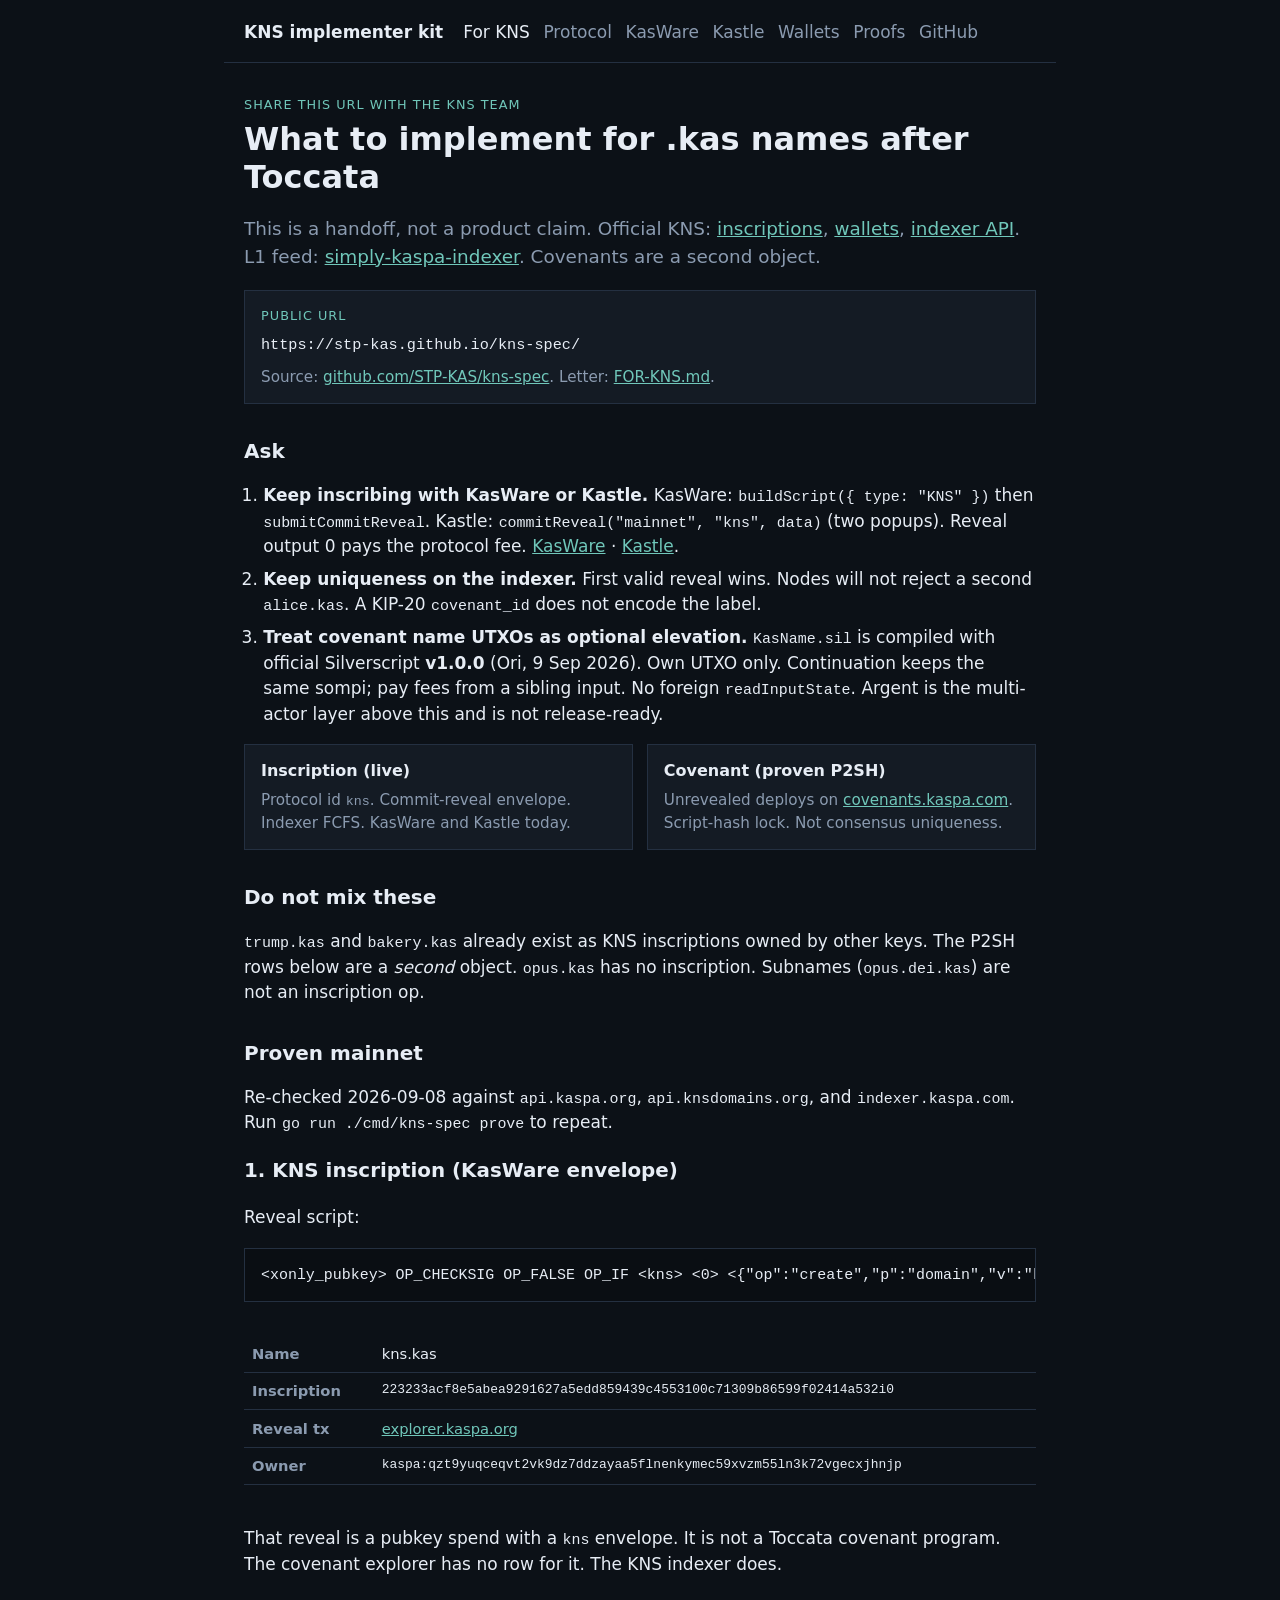
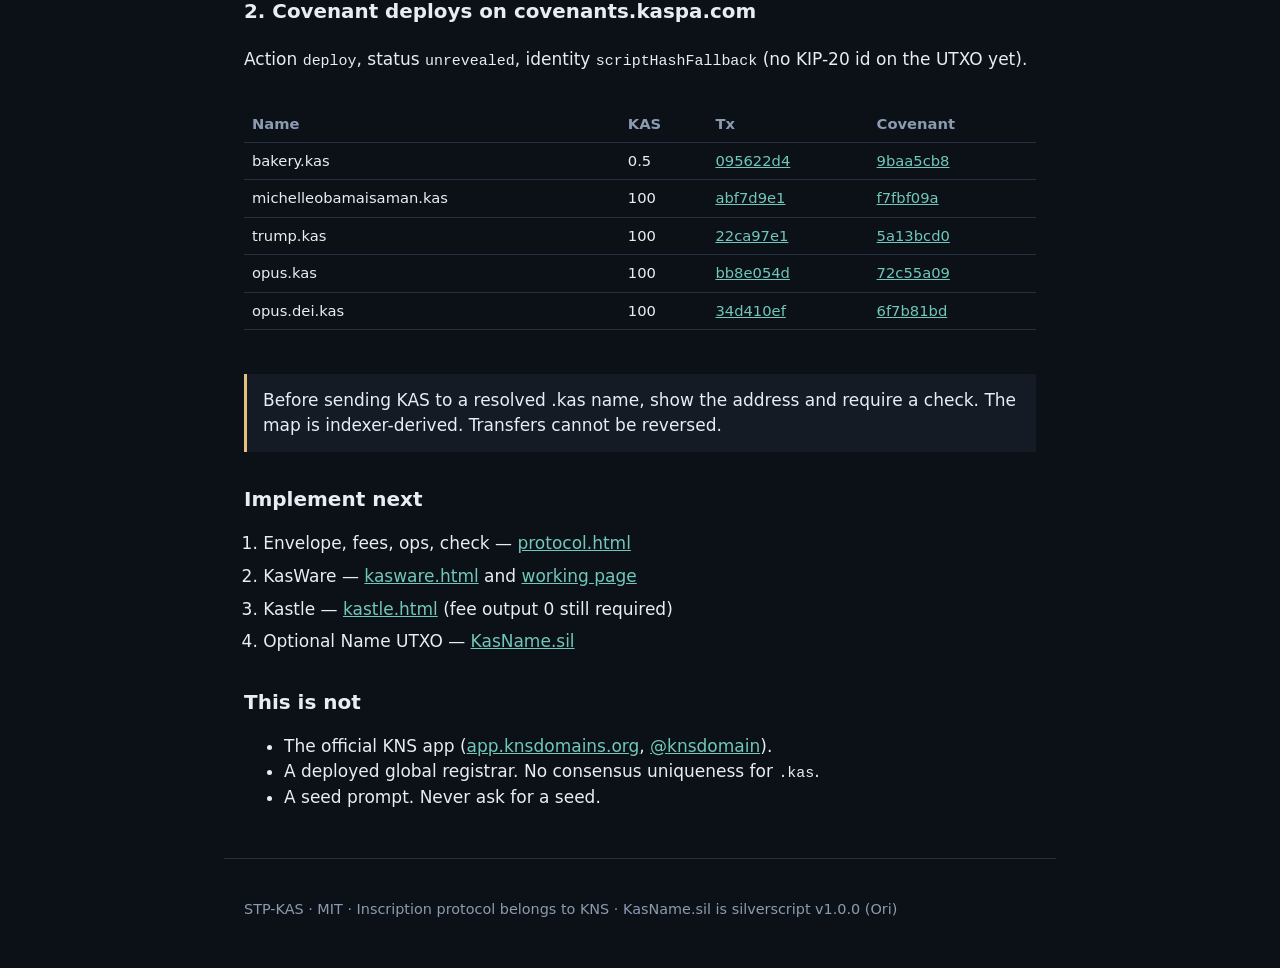
==== docs/index.html @ 2dc0df0a "Align with official KNS docs: wallets, indexer, multi-dot L1, clubs, ECDSA." ====
<!doctype html>
<html lang="en">
<head>
  <meta charset="utf-8">
  <meta name="viewport" content="width=device-width, initial-scale=1">
  <title>For the KNS team — inscriptions, KasWare, proven covenants</title>
  <meta name="description" content="Handoff for the KNS team: KasWare inscription path, indexer uniqueness, and proven mainnet covenant txs on covenants.kaspa.com.">
  <link rel="stylesheet" href="styles.css">
</head>
<body>
<header>
  <a class="brand" href="./">KNS implementer kit</a>
  <nav>
    <a href="./" aria-current="page">For KNS</a>
    <a href="protocol.html">Protocol</a>
    <a href="kasware.html">KasWare</a>
    <a href="kastle.html">Kastle</a>
    <a href="wallets.html">Wallets</a>
    <a href="proofs.html">Proofs</a>
    <a href="https://github.com/STP-KAS/kns-spec">GitHub</a>
  </nav>
</header>
<main>
  <p class="kicker">Share this URL with the KNS team</p>
  <h1>What to implement for .kas names after Toccata</h1>
  <p class="lede">This is a handoff, not a product claim. Official KNS: <a href="https://kns-2.gitbook.io/kns-docs-1/inscriptions/overview">inscriptions</a>, <a href="https://kns-2.gitbook.io/kns-docs-1/supporting-wallet">wallets</a>, <a href="https://kns-2.gitbook.io/kns-docs-1/kns-indexer-api">indexer API</a>. L1 feed: <a href="https://github.com/supertypo/simply-kaspa-indexer">simply-kaspa-indexer</a>. Covenants are a second object.</p>

  <div class="share">
    <div class="kicker" style="margin:0 0 0.35rem">Public URL</div>
    <code>https://stp-kas.github.io/kns-spec/</code>
    <p style="margin:0.6rem 0 0;color:var(--muted);font-size:0.95rem">Source: <a href="https://github.com/STP-KAS/kns-spec">github.com/STP-KAS/kns-spec</a>. Letter: <a href="https://github.com/STP-KAS/kns-spec/blob/main/FOR-KNS.md">FOR-KNS.md</a>.</p>
  </div>

  <h2>Ask</h2>
  <ol class="ask">
    <li><strong>Keep inscribing with KasWare or Kastle.</strong> KasWare: <code>buildScript({ type: "KNS" })</code> then <code>submitCommitReveal</code>. Kastle: <code>commitReveal("mainnet", "kns", data)</code> (two popups). Reveal output 0 pays the protocol fee. <a href="kasware.html">KasWare</a> · <a href="kastle.html">Kastle</a>.</li>
    <li><strong>Keep uniqueness on the indexer.</strong> First valid reveal wins. Nodes will not reject a second <code>alice.kas</code>. A KIP-20 <code>covenant_id</code> does not encode the label.</li>
    <li><strong>Treat covenant name UTXOs as optional elevation.</strong> <code>KasName.sil</code> is compiled with official Silverscript <strong>v1.0.0</strong> (Ori, 9 Sep 2026). Own UTXO only. Continuation keeps the same sompi; pay fees from a sibling input. No foreign <code>readInputState</code>. Argent is the multi-actor layer above this and is not release-ready.</li>
  </ol>

  <div class="grid two">
    <article class="card">
      <h3>Inscription (live)</h3>
      <p>Protocol id <code>kns</code>. Commit-reveal envelope. Indexer FCFS. KasWare and Kastle today.</p>
    </article>
    <article class="card">
      <h3>Covenant (proven P2SH)</h3>
      <p>Unrevealed deploys on <a href="https://covenants.kaspa.com/covenants">covenants.kaspa.com</a>. Script-hash lock. Not consensus uniqueness.</p>
    </article>
  </div>

  <h2>Do not mix these</h2>
  <p><code>trump.kas</code> and <code>bakery.kas</code> already exist as KNS inscriptions owned by other keys. The P2SH rows below are a <em>second</em> object. <code>opus.kas</code> has no inscription. Subnames (<code>opus.dei.kas</code>) are not an inscription op.</p>

  <h2>Proven mainnet</h2>
  <p>Re-checked 2026-09-08 against <code>api.kaspa.org</code>, <code>api.knsdomains.org</code>, and <code>indexer.kaspa.com</code>. Run <code>go run ./cmd/kns-spec prove</code> to repeat.</p>

  <h3>1. KNS inscription (KasWare envelope)</h3>
  <p>Reveal script:</p>
  <pre><code>&lt;xonly_pubkey&gt; OP_CHECKSIG OP_FALSE OP_IF &lt;kns&gt; &lt;0&gt; &lt;{"op":"create","p":"domain","v":"kns"}&gt; OP_ENDIF</code></pre>
  <div class="wrap">
    <table>
      <tr><th>Name</th><td>kns.kas</td></tr>
      <tr><th>Inscription</th><td class="mono">223233acf8e5abea9291627a5edd859439c4553100c71309b86599f02414a532i0</td></tr>
      <tr><th>Reveal tx</th><td><a href="https://explorer.kaspa.org/txs/223233acf8e5abea9291627a5edd859439c4553100c71309b86599f02414a532">explorer.kaspa.org</a></td></tr>
      <tr><th>Owner</th><td class="mono">kaspa:qzt9yuqceqvt2vk9dz7ddzayaa5flnenkymec59xvzm55ln3k72vgecxjhnjp</td></tr>
    </table>
  </div>
  <p>That reveal is a pubkey spend with a <code>kns</code> envelope. It is not a Toccata covenant program. The covenant explorer has no row for it. The KNS indexer does.</p>

  <h3>2. Covenant deploys on covenants.kaspa.com</h3>
  <p>Action <code>deploy</code>, status <code>unrevealed</code>, identity <code>scriptHashFallback</code> (no KIP-20 id on the UTXO yet).</p>
  <div class="wrap">
    <table>
      <thead>
        <tr><th>Name</th><th>KAS</th><th>Tx</th><th>Covenant</th></tr>
      </thead>
      <tbody>
        <tr>
          <td>bakery.kas</td><td>0.5</td>
          <td><a href="https://covenants.kaspa.com/tx/095622d4aa4f46cac8a4012d289ed78a7bd16e9acd47d7e94ee17ae0d601f1ca">095622d4</a></td>
          <td><a href="https://covenants.kaspa.com/covenants/9baa5cb8f06876c1ba858c844e03d5d02da0419673761d4dea88e21c2432a685">9baa5cb8</a></td>
        </tr>
        <tr>
          <td>michelleobamaisaman.kas</td><td>100</td>
          <td><a href="https://covenants.kaspa.com/tx/abf7d9e1199e7d3c2fd7121b261aa3284eb062a19e5c2f1afefc0257f2d61c2d">abf7d9e1</a></td>
          <td><a href="https://covenants.kaspa.com/covenants/f7fbf09ab0c90eb89228528590fa08ca4eb4e1ce73d62db57fb85f5626c69fd6">f7fbf09a</a></td>
        </tr>
        <tr>
          <td>trump.kas</td><td>100</td>
          <td><a href="https://covenants.kaspa.com/tx/22ca97e171336859031fdc12c649e50711c330a43a7c8350f7038ab75abb1084">22ca97e1</a></td>
          <td><a href="https://covenants.kaspa.com/covenants/5a13bcd0132897fbd946853544c91ce9c3a57b1c7dfb9ce69c54bb3e745f37b1">5a13bcd0</a></td>
        </tr>
        <tr>
          <td>opus.kas</td><td>100</td>
          <td><a href="https://covenants.kaspa.com/tx/bb8e054d8cf3f9f75dc99d76910669b48c8cff36d9d1fe1b378a007c653fadf3">bb8e054d</a></td>
          <td><a href="https://covenants.kaspa.com/covenants/72c55a09aea7f15bfad99d1efc148597bc4eead8fd53d07627f187942d99ea51">72c55a09</a></td>
        </tr>
        <tr>
          <td>opus.dei.kas</td><td>100</td>
          <td><a href="https://covenants.kaspa.com/tx/34d410ef5df5d75256334f6521c62f1654c624987e5ac0c049ed68c54061e7b7">34d410ef</a></td>
          <td><a href="https://covenants.kaspa.com/covenants/6f7b81bdf9269b7edf495065630b2ec9c79b6143f27fff0c8101988ca7602084">6f7b81bd</a></td>
        </tr>
      </tbody>
    </table>
  </div>

  <div class="warn">
    Before sending KAS to a resolved .kas name, show the address and require a check. The map is indexer-derived. Transfers cannot be reversed.
  </div>

  <h2>Implement next</h2>
  <ol class="ask">
    <li>Envelope, fees, ops, check — <a href="protocol.html">protocol.html</a></li>
    <li>KasWare — <a href="kasware.html">kasware.html</a> and <a href="kasware-create.html">working page</a></li>
    <li>Kastle — <a href="kastle.html">kastle.html</a> (fee output 0 still required)</li>
    <li>Optional Name UTXO — <a href="https://github.com/STP-KAS/kns-spec/blob/main/contracts/v1/KasName.sil">KasName.sil</a></li>
  </ol>

  <h2>This is not</h2>
  <ul>
    <li>The official KNS app (<a href="https://app.knsdomains.org">app.knsdomains.org</a>, <a href="https://x.com/knsdomain">@knsdomain</a>).</li>
    <li>A deployed global registrar. No consensus uniqueness for <code>.kas</code>.</li>
    <li>A seed prompt. Never ask for a seed.</li>
  </ul>
</main>
<footer>
  STP-KAS · MIT · Inscription protocol belongs to KNS · KasName.sil is silverscript v1.0.0 (Ori)
</footer>
</body>
</html>
---- docs/styles.css ----
:root {
  --bg: #0c1117;
  --paper: #141b24;
  --text: #e7edf5;
  --muted: #8b9bb0;
  --accent: #70c7ba;
  --warn: #e8c07d;
  --line: #243041;
  --bad: #f0a0a0;
}
* { box-sizing: border-box; }
html { scroll-behavior: smooth; }
body {
  margin: 0;
  background: var(--bg);
  color: var(--text);
  font: 17px/1.5 "Segoe UI", system-ui, sans-serif;
}
a { color: var(--accent); }
header, main, footer { max-width: 52rem; margin: 0 auto; padding: 0 1.25rem; }
header {
  display: flex;
  flex-wrap: wrap;
  gap: 0.75rem 1.25rem;
  align-items: baseline;
  padding-top: 1.25rem;
  padding-bottom: 1rem;
  border-bottom: 1px solid var(--line);
}
header nav { display: flex; flex-wrap: wrap; gap: 0.85rem; }
header nav a { color: var(--muted); text-decoration: none; }
header nav a[aria-current="page"] { color: var(--text); }
.brand { font-weight: 700; color: var(--text); text-decoration: none; }
.kicker { color: var(--accent); font-size: 0.8rem; letter-spacing: 0.08em; text-transform: uppercase; margin: 2rem 0 0.4rem; }
h1 { font-size: 2rem; line-height: 1.2; margin: 0 0 0.75rem; }
h2 { font-size: 1.25rem; margin: 2rem 0 0.6rem; }
p { color: var(--text); }
.lede { font-size: 1.15rem; color: var(--muted); }
.share {
  background: var(--paper);
  border: 1px solid var(--line);
  padding: 0.9rem 1rem;
  margin: 1.25rem 0 1.75rem;
}
.share code { font-size: 0.95rem; word-break: break-all; }
.warn, .note {
  border-left: 3px solid var(--warn);
  background: var(--paper);
  padding: 0.85rem 1rem;
  margin: 1.25rem 0;
}
.note { border-left-color: var(--accent); }
table { width: 100%; border-collapse: collapse; font-size: 0.92rem; margin: 1rem 0 1.5rem; }
th, td { text-align: left; padding: 0.45rem 0.5rem; border-bottom: 1px solid var(--line); vertical-align: top; }
th { color: var(--muted); font-weight: 600; }
.wrap { overflow-x: auto; }
code, .mono { font-family: ui-monospace, "Cascadia Mono", Consolas, monospace; font-size: 0.88em; }
pre {
  background: #0a0e13;
  border: 1px solid var(--line);
  padding: 0.9rem 1rem;
  overflow-x: auto;
  line-height: 1.4;
}
ol.ask { padding-left: 1.2rem; }
ol.ask li { margin: 0.45rem 0; }
footer { color: var(--muted); font-size: 0.9rem; padding: 2.5rem 1.25rem 3rem; border-top: 1px solid var(--line); margin-top: 3rem; }
.grid { display: grid; gap: 0.85rem; }
@media (min-width: 720px) { .grid.two { grid-template-columns: 1fr 1fr; } }
.card { background: var(--paper); border: 1px solid var(--line); padding: 0.9rem 1rem; }
.card h3 { margin: 0 0 0.35rem; font-size: 1rem; }
.card p { margin: 0; color: var(--muted); font-size: 0.95rem; }
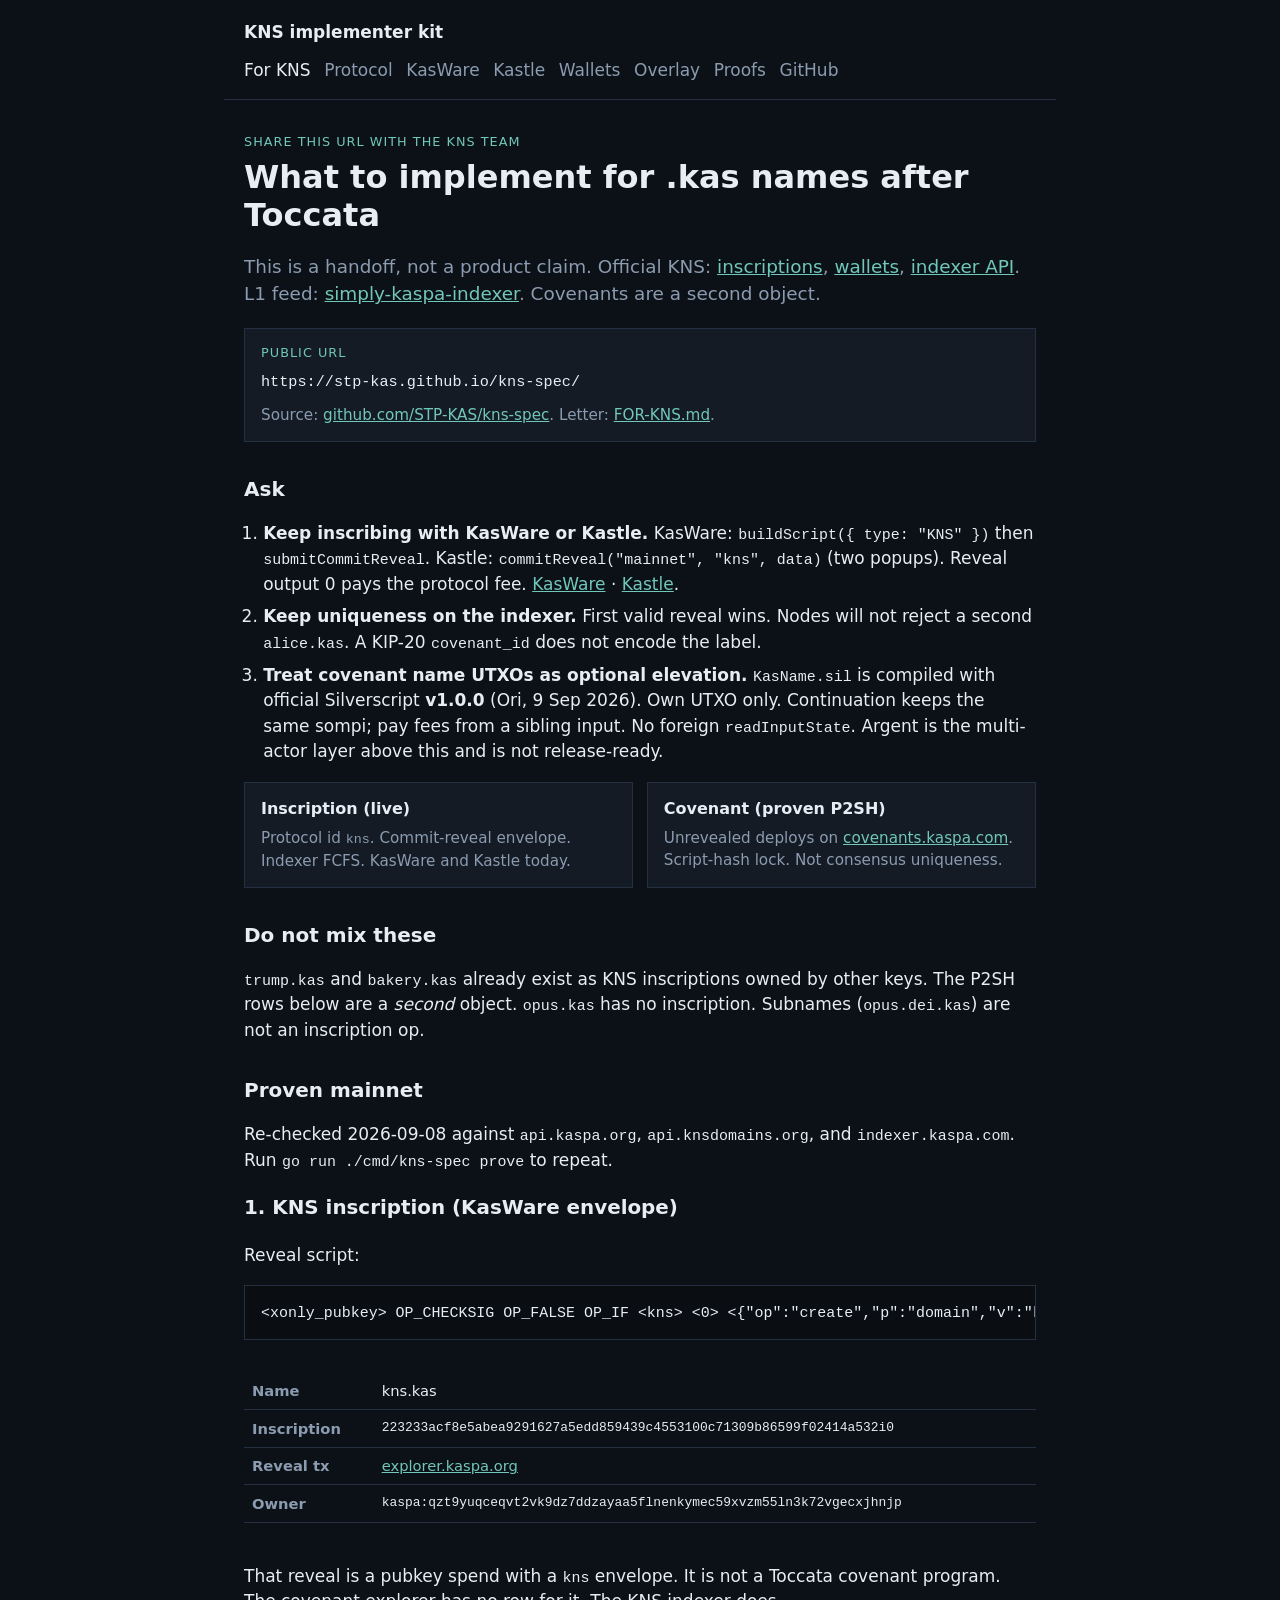
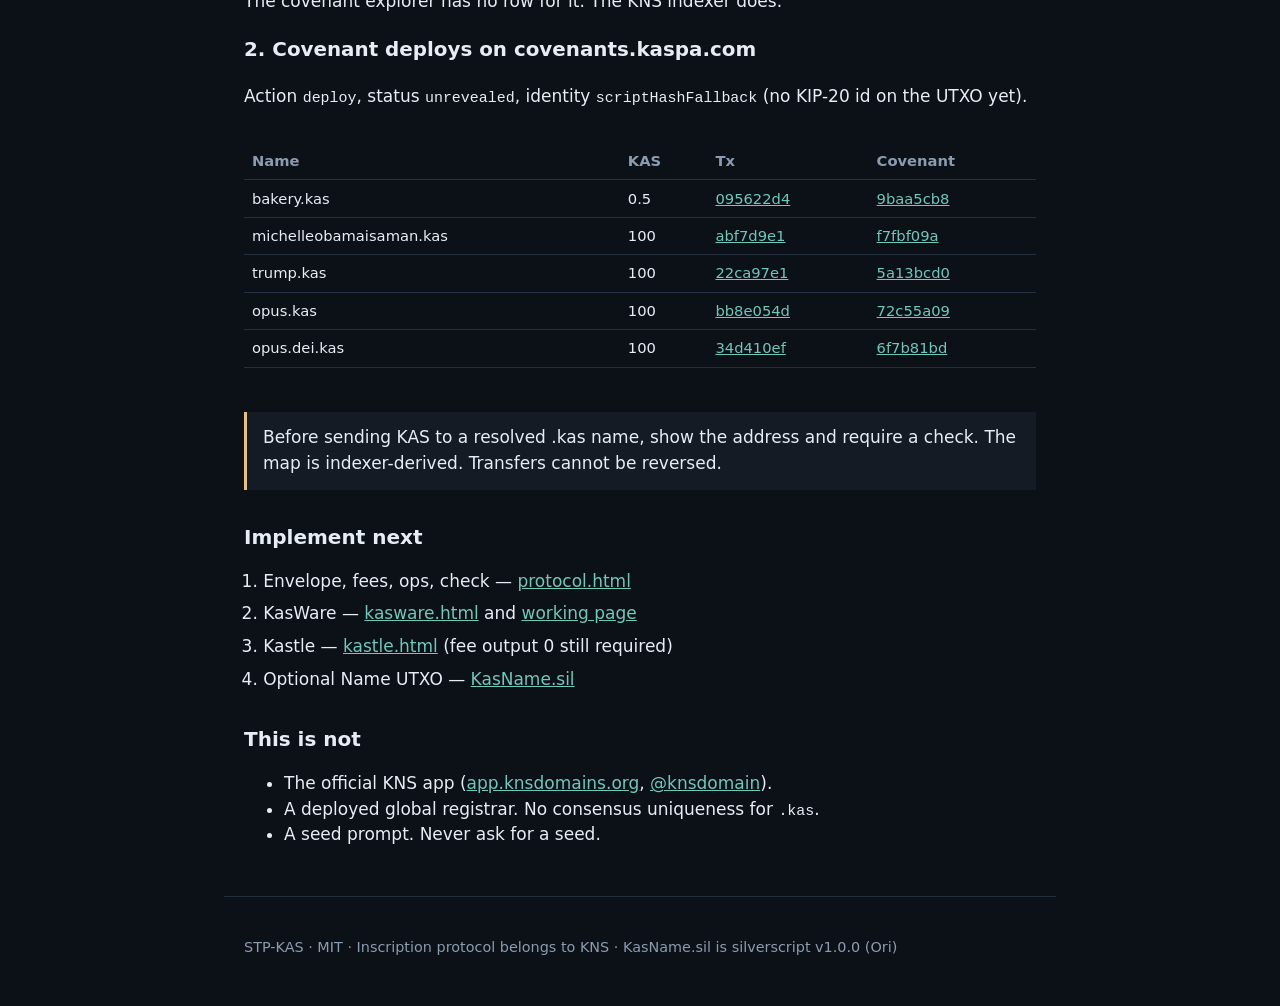
==== commit c20219ab: "Overlay: kns:// name-addressed layer for local dApps, privacy, KAS pay." ====
--- a/docs/index.html
+++ b/docs/index.html
@@ -16,6 +16,7 @@
     <a href="kasware.html">KasWare</a>
     <a href="kastle.html">Kastle</a>
     <a href="wallets.html">Wallets</a>
+    <a href="overlay.html">Overlay</a>
     <a href="proofs.html">Proofs</a>
     <a href="https://github.com/STP-KAS/kns-spec">GitHub</a>
   </nav>
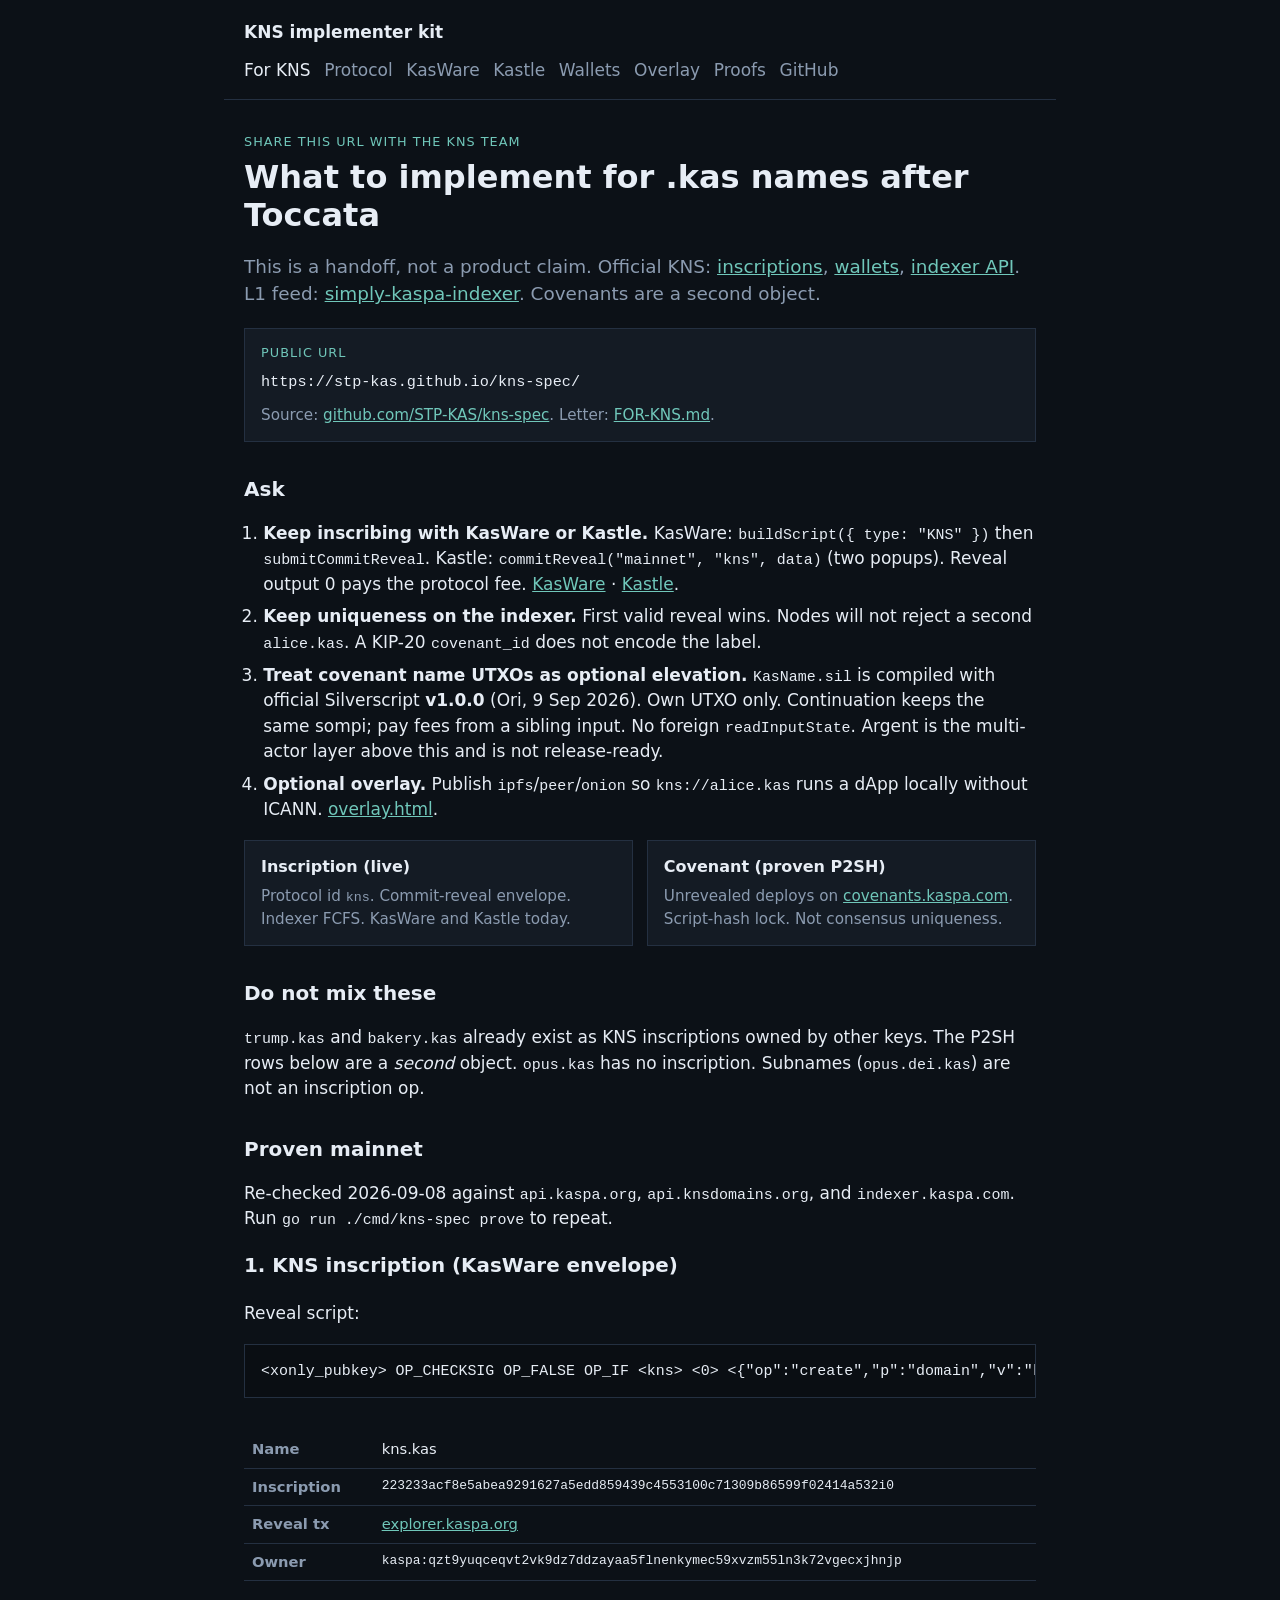
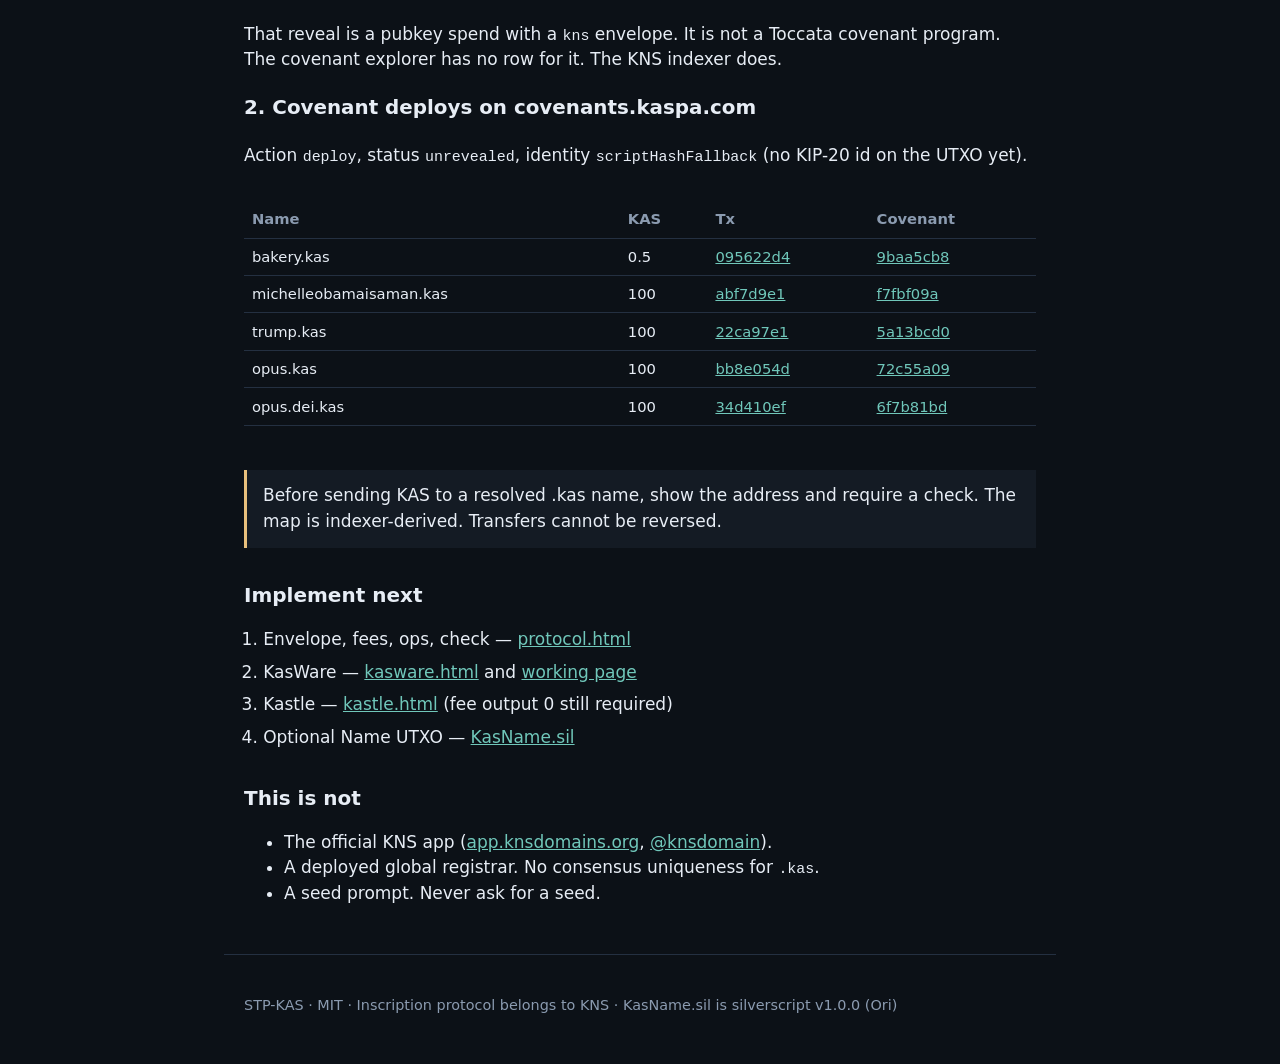
==== commit 210f73d3: "Live kns:// overlay: profile fetch, CLI, briefing, master-file 4c." ====
--- a/docs/index.html
+++ b/docs/index.html
@@ -37,6 +37,7 @@
     <li><strong>Keep inscribing with KasWare or Kastle.</strong> KasWare: <code>buildScript({ type: "KNS" })</code> then <code>submitCommitReveal</code>. Kastle: <code>commitReveal("mainnet", "kns", data)</code> (two popups). Reveal output 0 pays the protocol fee. <a href="kasware.html">KasWare</a> · <a href="kastle.html">Kastle</a>.</li>
     <li><strong>Keep uniqueness on the indexer.</strong> First valid reveal wins. Nodes will not reject a second <code>alice.kas</code>. A KIP-20 <code>covenant_id</code> does not encode the label.</li>
     <li><strong>Treat covenant name UTXOs as optional elevation.</strong> <code>KasName.sil</code> is compiled with official Silverscript <strong>v1.0.0</strong> (Ori, 9 Sep 2026). Own UTXO only. Continuation keeps the same sompi; pay fees from a sibling input. No foreign <code>readInputState</code>. Argent is the multi-actor layer above this and is not release-ready.</li>
+    <li><strong>Optional overlay.</strong> Publish <code>ipfs</code>/<code>peer</code>/<code>onion</code> so <code>kns://alice.kas</code> runs a dApp locally without ICANN. <a href="overlay.html">overlay.html</a>.</li>
   </ol>
 
   <div class="grid two">
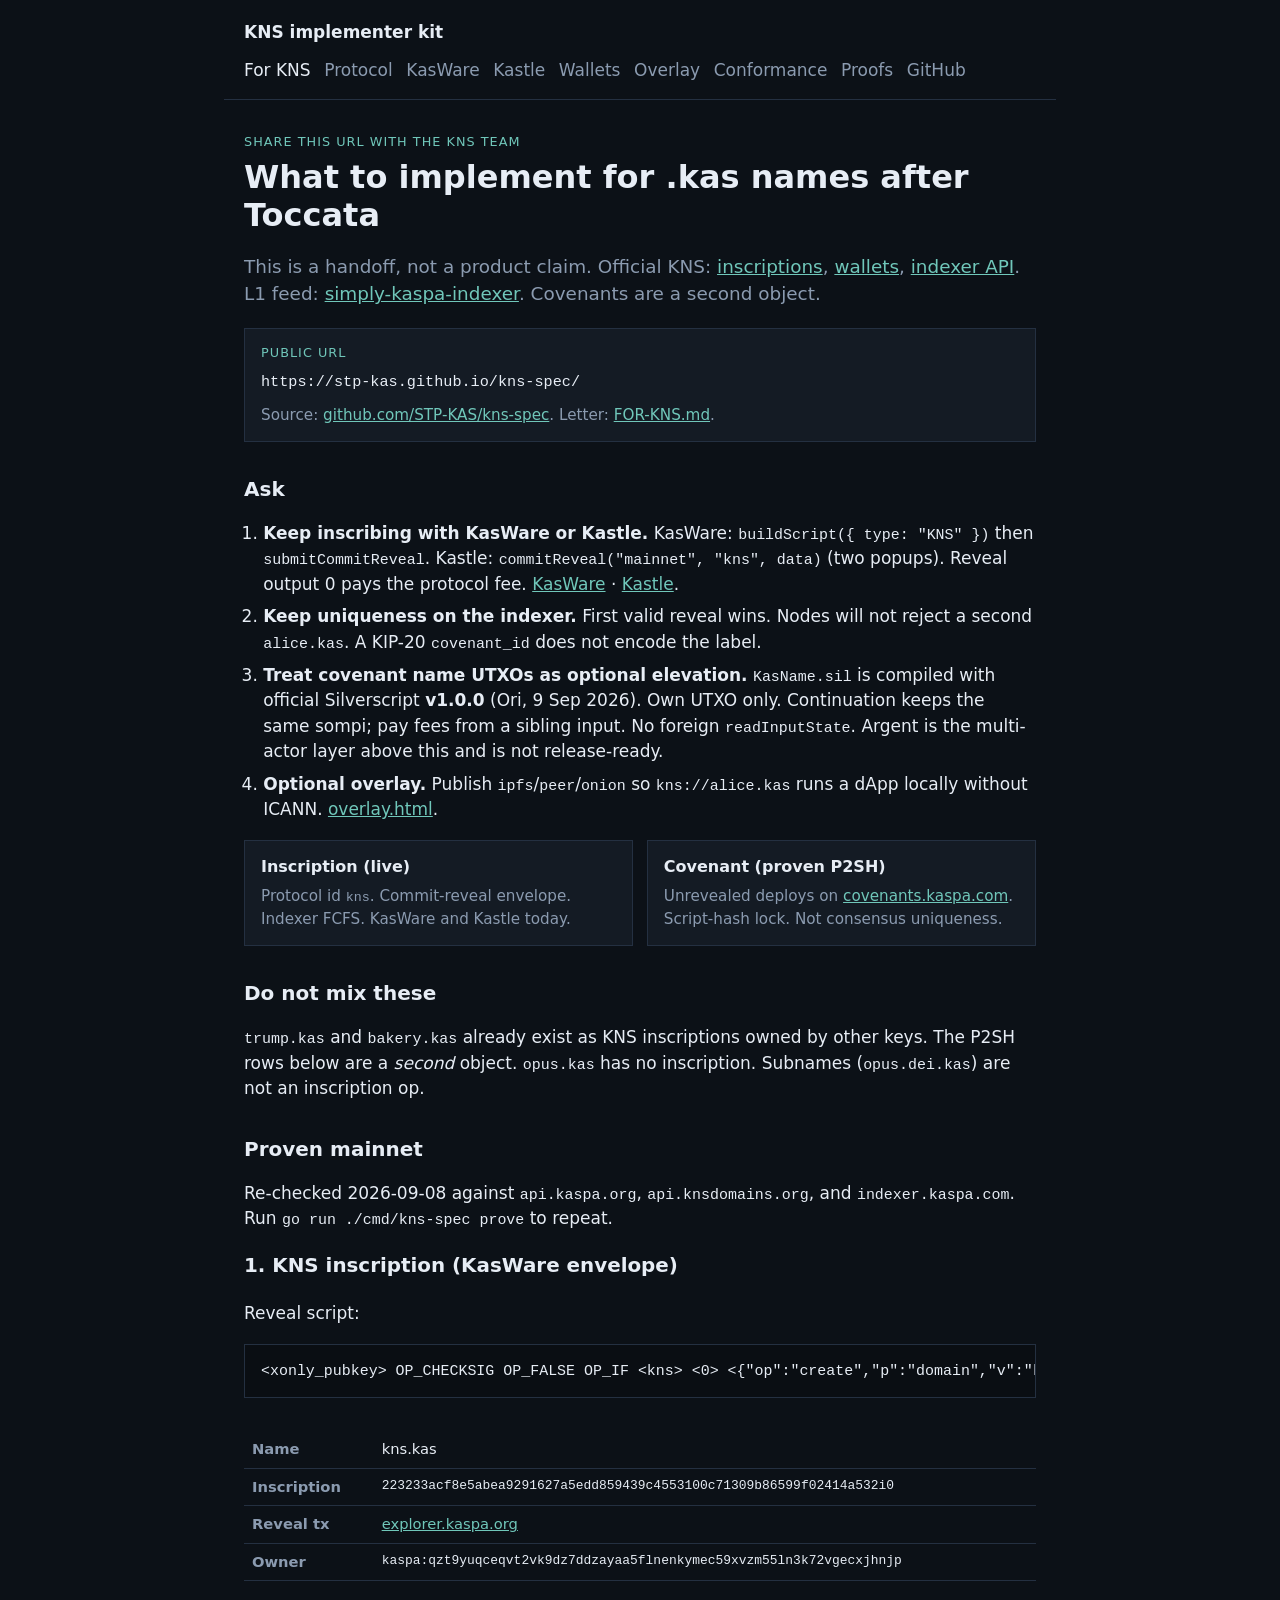
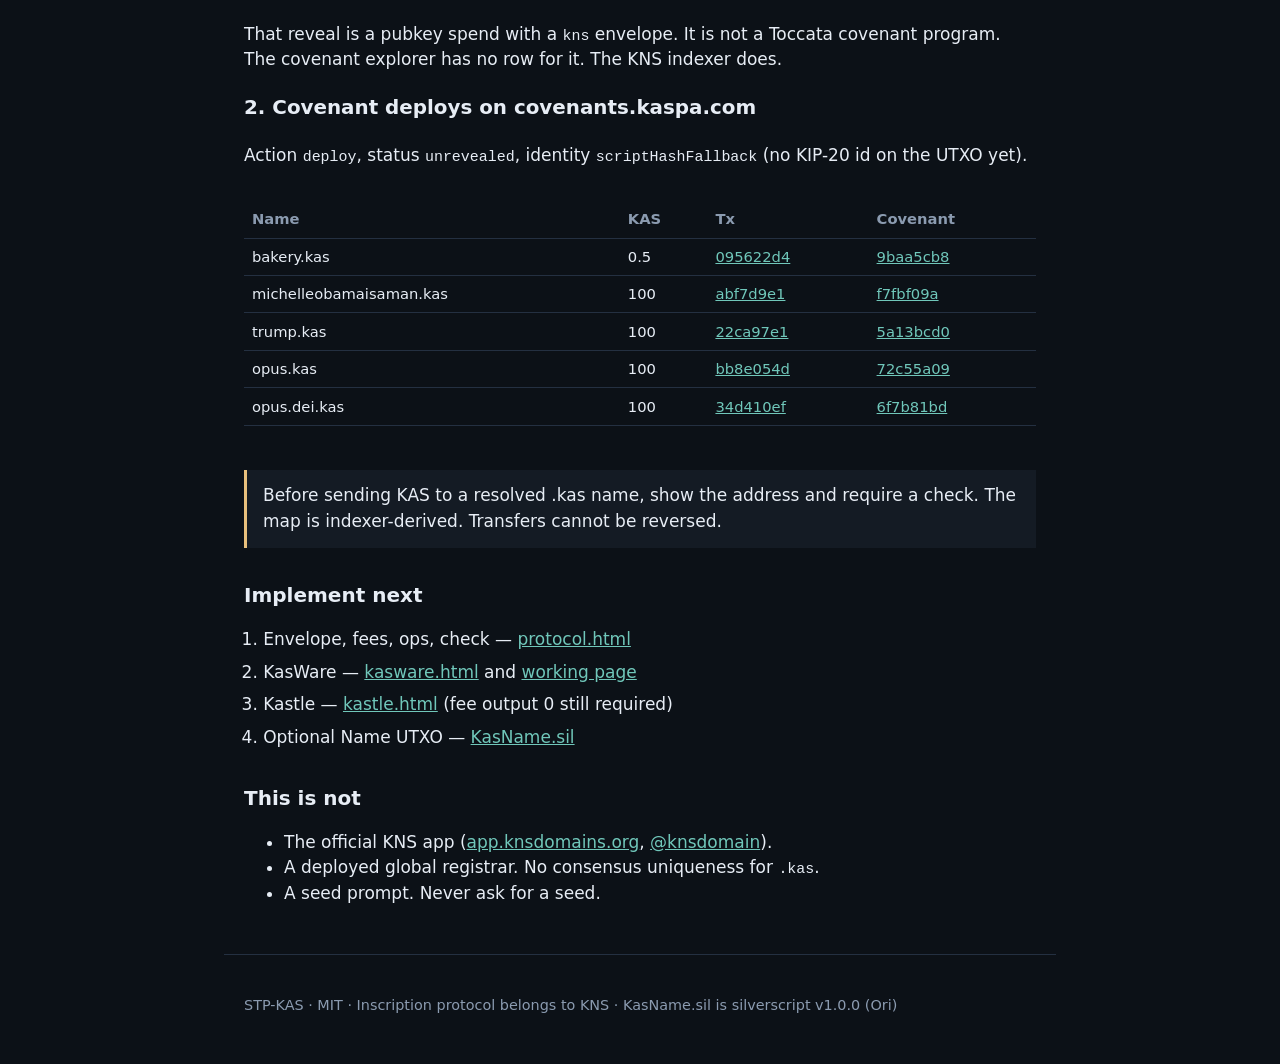
==== commit a9c5f23f: "Web4 conformance: MUST/SHOULD, profile keys, schema, vectors, official warn." ====
--- a/docs/index.html
+++ b/docs/index.html
@@ -17,6 +17,7 @@
     <a href="kastle.html">Kastle</a>
     <a href="wallets.html">Wallets</a>
     <a href="overlay.html">Overlay</a>
+    <a href="conformance.html">Conformance</a>
     <a href="proofs.html">Proofs</a>
     <a href="https://github.com/STP-KAS/kns-spec">GitHub</a>
   </nav>
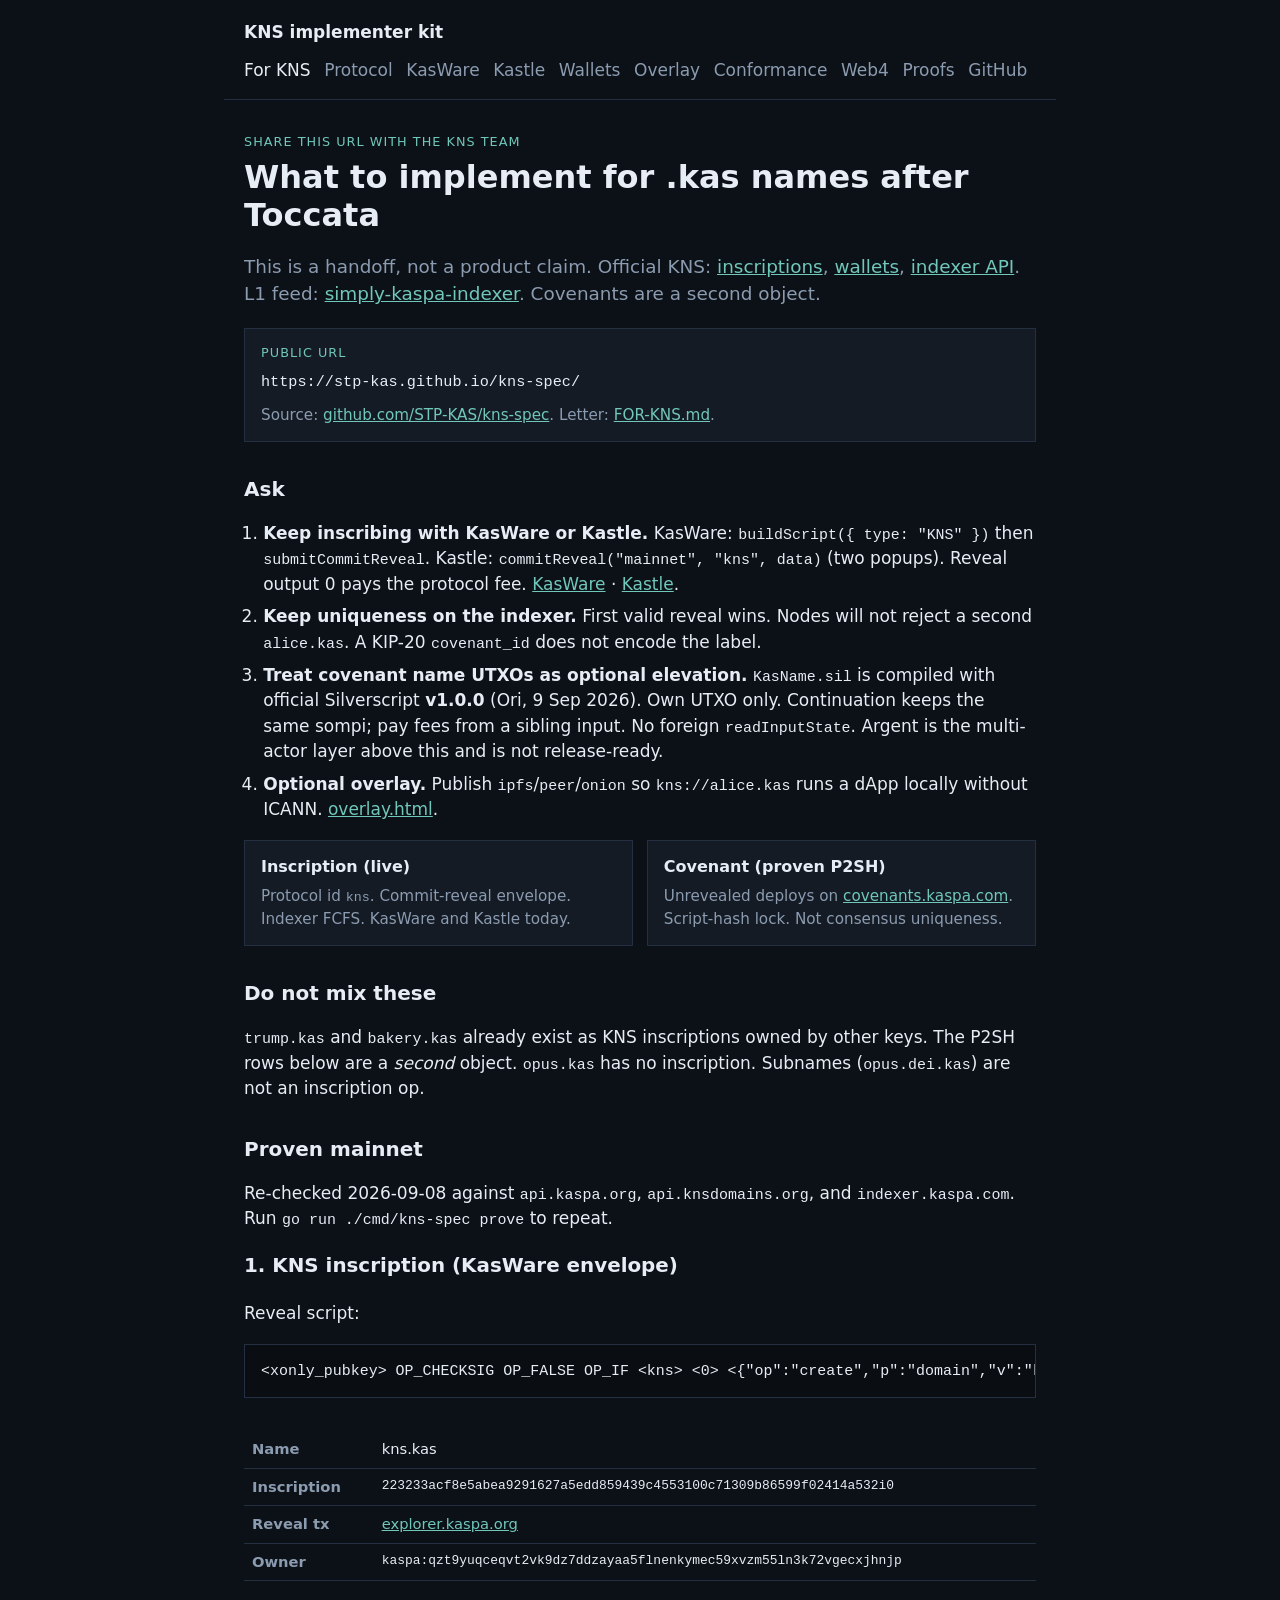
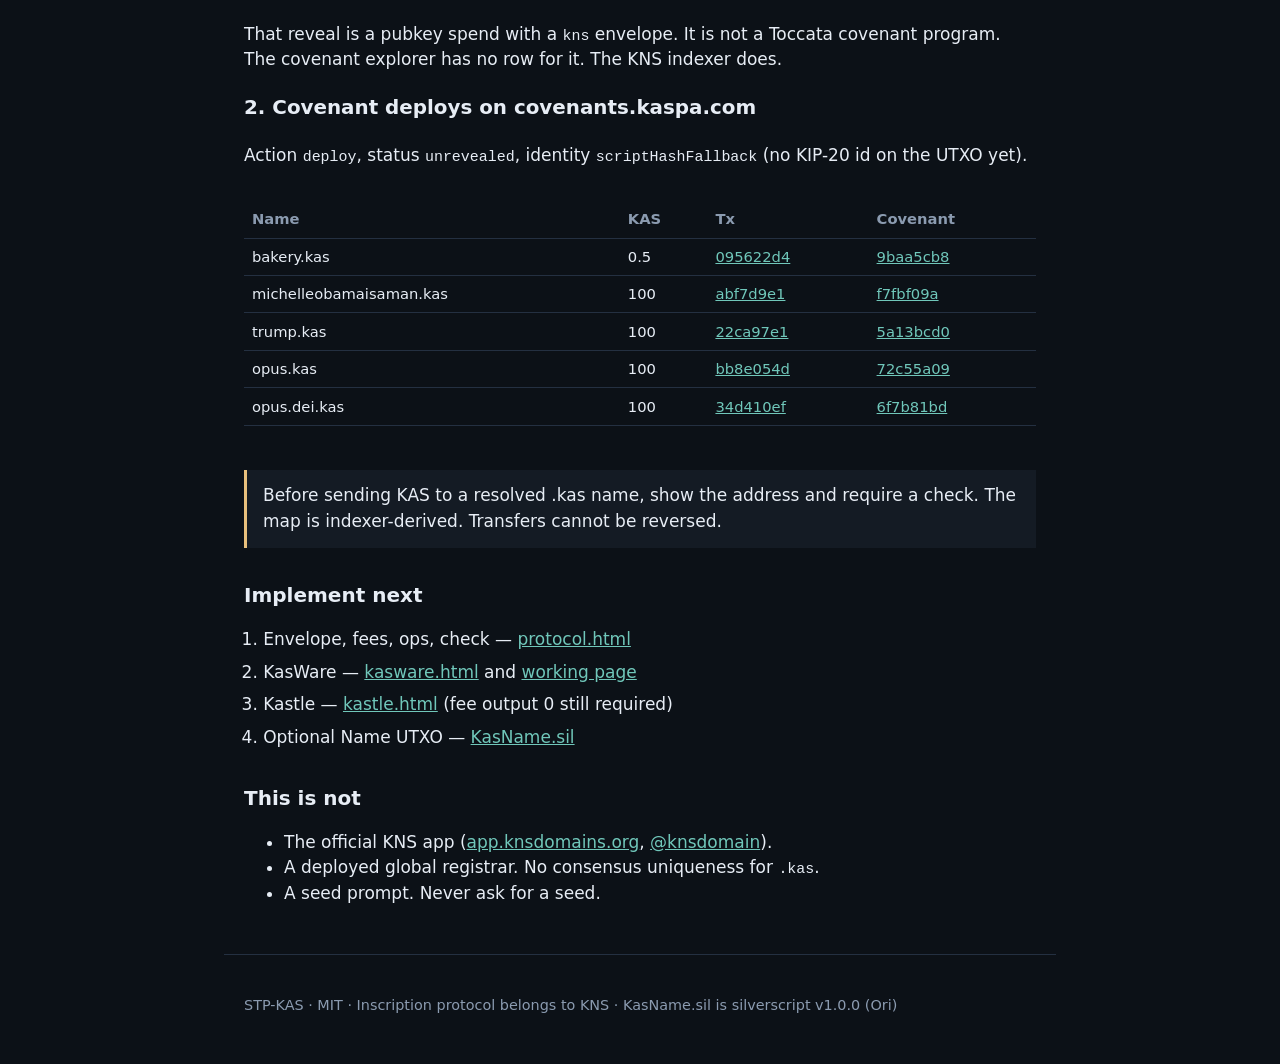
==== commit a52cd05c: "Web4 architecture: ENS steal/reject, BINDING honesty, Run vs Web, 90-day plan." ====
--- a/docs/index.html
+++ b/docs/index.html
@@ -18,6 +18,7 @@
     <a href="wallets.html">Wallets</a>
     <a href="overlay.html">Overlay</a>
     <a href="conformance.html">Conformance</a>
+    <a href="web4.html">Web4</a>
     <a href="proofs.html">Proofs</a>
     <a href="https://github.com/STP-KAS/kns-spec">GitHub</a>
   </nav>
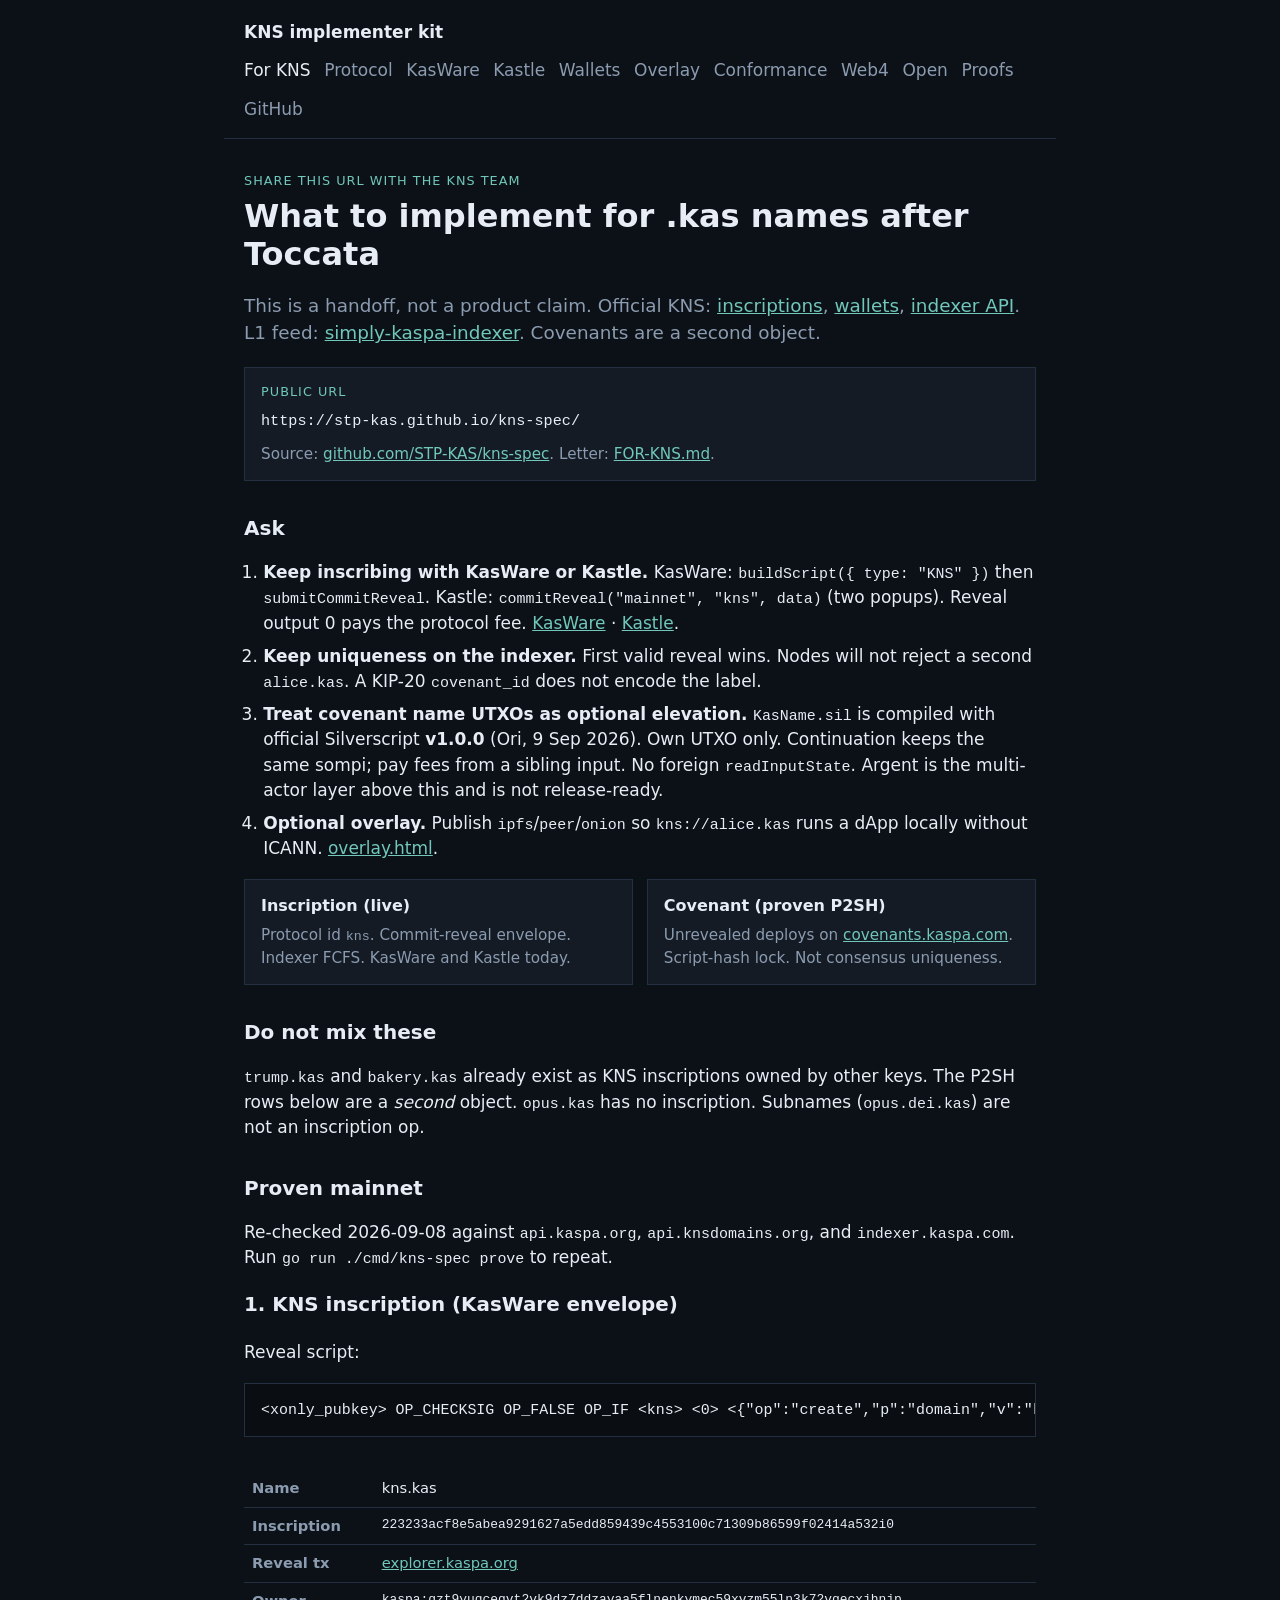
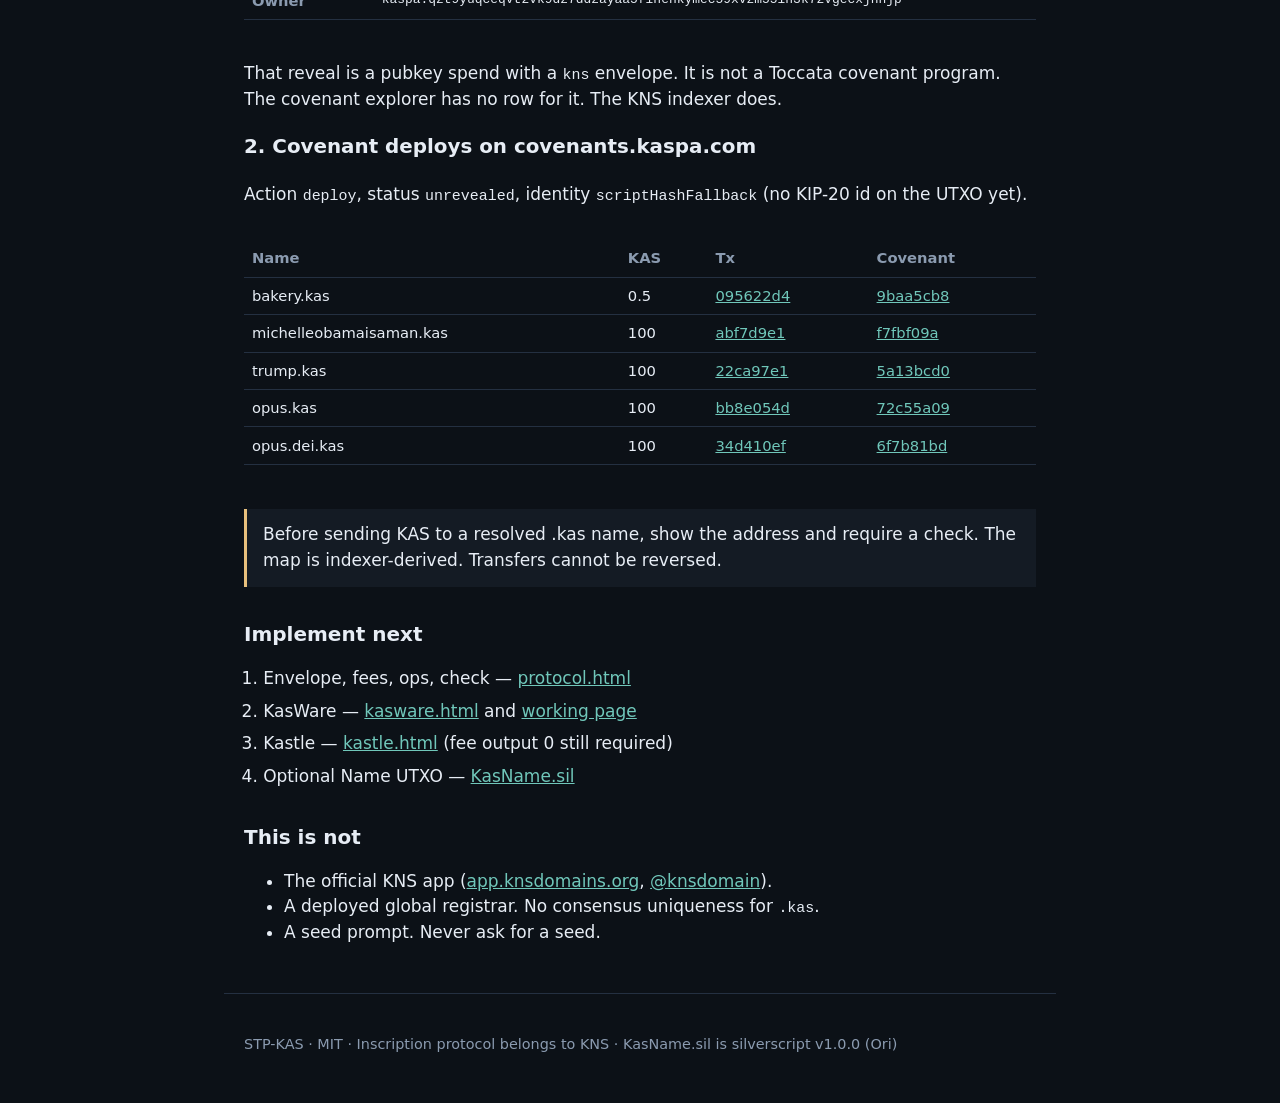
==== commit 205cce1e: "Solve v0: one-shot snapshot, BINDING, kns:// companion (open.html)." ====
--- a/docs/index.html
+++ b/docs/index.html
@@ -19,6 +19,7 @@
     <a href="overlay.html">Overlay</a>
     <a href="conformance.html">Conformance</a>
     <a href="web4.html">Web4</a>
+    <a href="open.html">Open</a>
     <a href="proofs.html">Proofs</a>
     <a href="https://github.com/STP-KAS/kns-spec">GitHub</a>
   </nav>
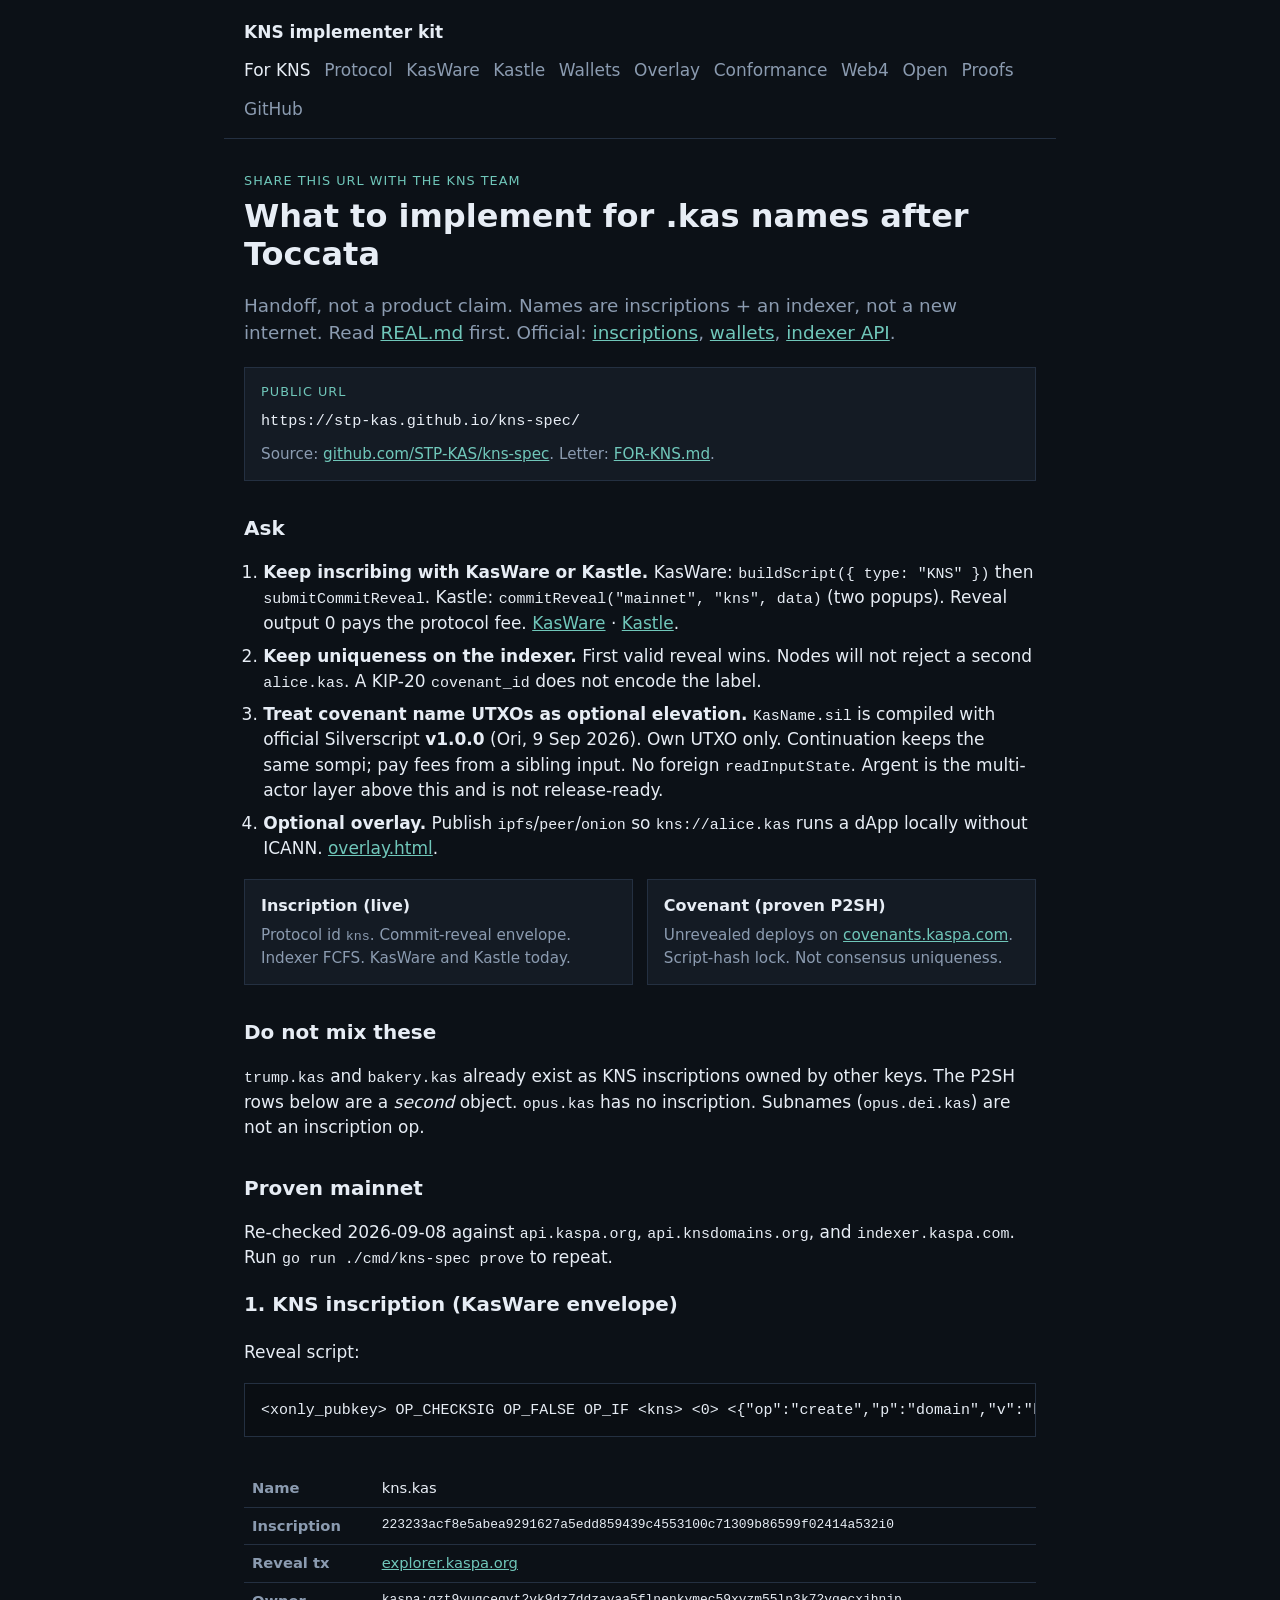
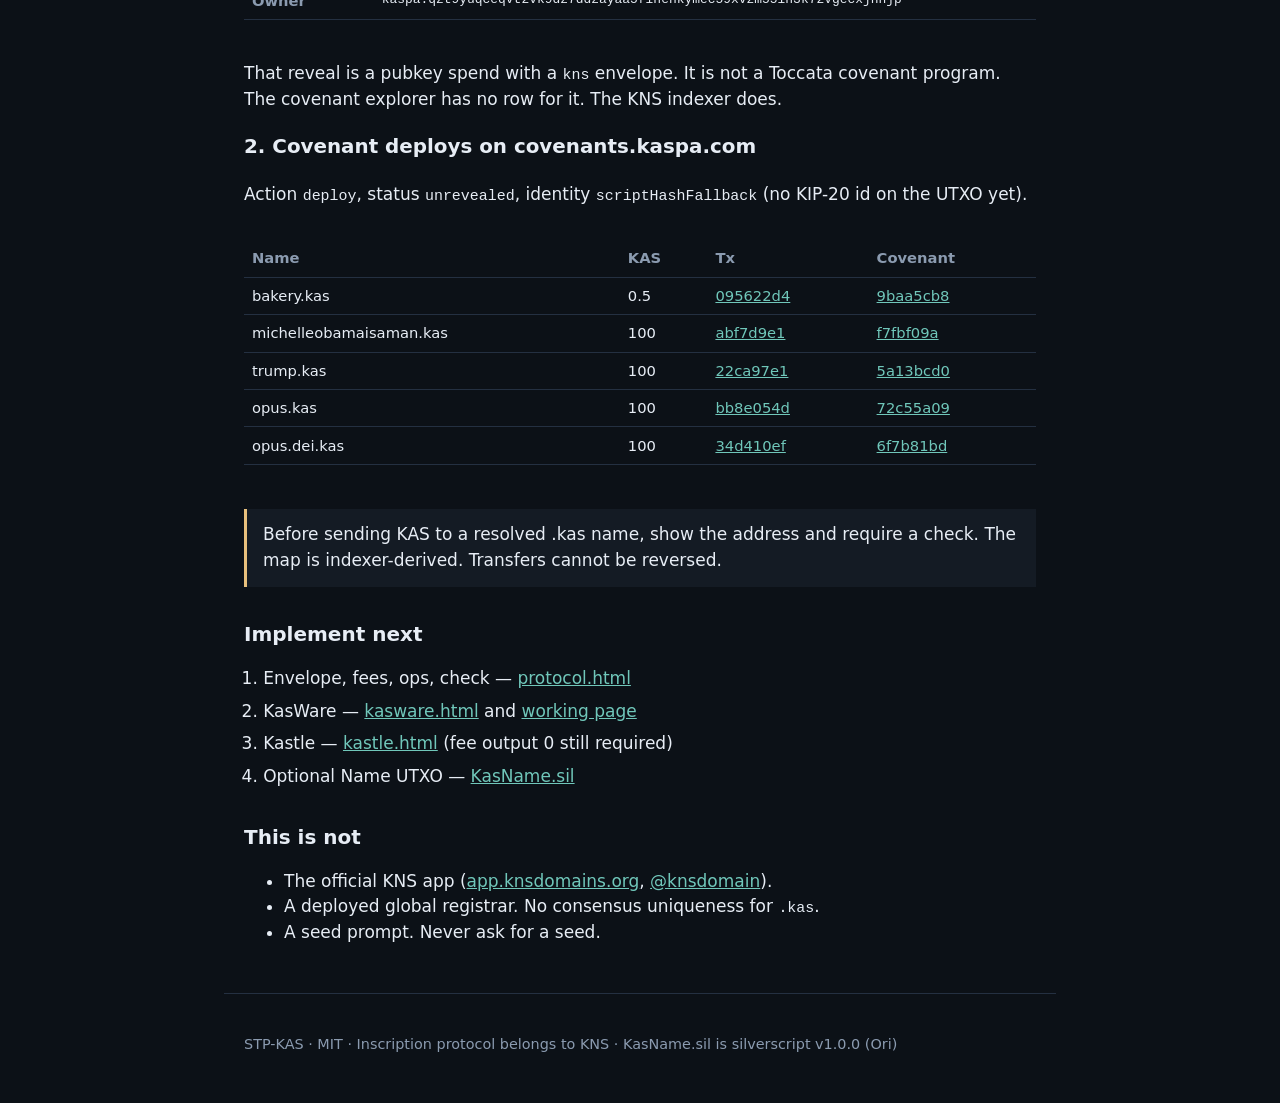
==== commit d32ba075: "REAL.md: live vs paper; wallet chrome and pinning, not a new internet." ====
--- a/docs/index.html
+++ b/docs/index.html
@@ -27,7 +27,7 @@
 <main>
   <p class="kicker">Share this URL with the KNS team</p>
   <h1>What to implement for .kas names after Toccata</h1>
-  <p class="lede">This is a handoff, not a product claim. Official KNS: <a href="https://kns-2.gitbook.io/kns-docs-1/inscriptions/overview">inscriptions</a>, <a href="https://kns-2.gitbook.io/kns-docs-1/supporting-wallet">wallets</a>, <a href="https://kns-2.gitbook.io/kns-docs-1/kns-indexer-api">indexer API</a>. L1 feed: <a href="https://github.com/supertypo/simply-kaspa-indexer">simply-kaspa-indexer</a>. Covenants are a second object.</p>
+  <p class="lede">Handoff, not a product claim. Names are inscriptions + an indexer, not a new internet. Read <a href="https://github.com/STP-KAS/kns-spec/blob/main/REAL.md">REAL.md</a> first. Official: <a href="https://kns-2.gitbook.io/kns-docs-1/inscriptions/overview">inscriptions</a>, <a href="https://kns-2.gitbook.io/kns-docs-1/supporting-wallet">wallets</a>, <a href="https://kns-2.gitbook.io/kns-docs-1/kns-indexer-api">indexer API</a>.</p>
 
   <div class="share">
     <div class="kicker" style="margin:0 0 0.35rem">Public URL</div>
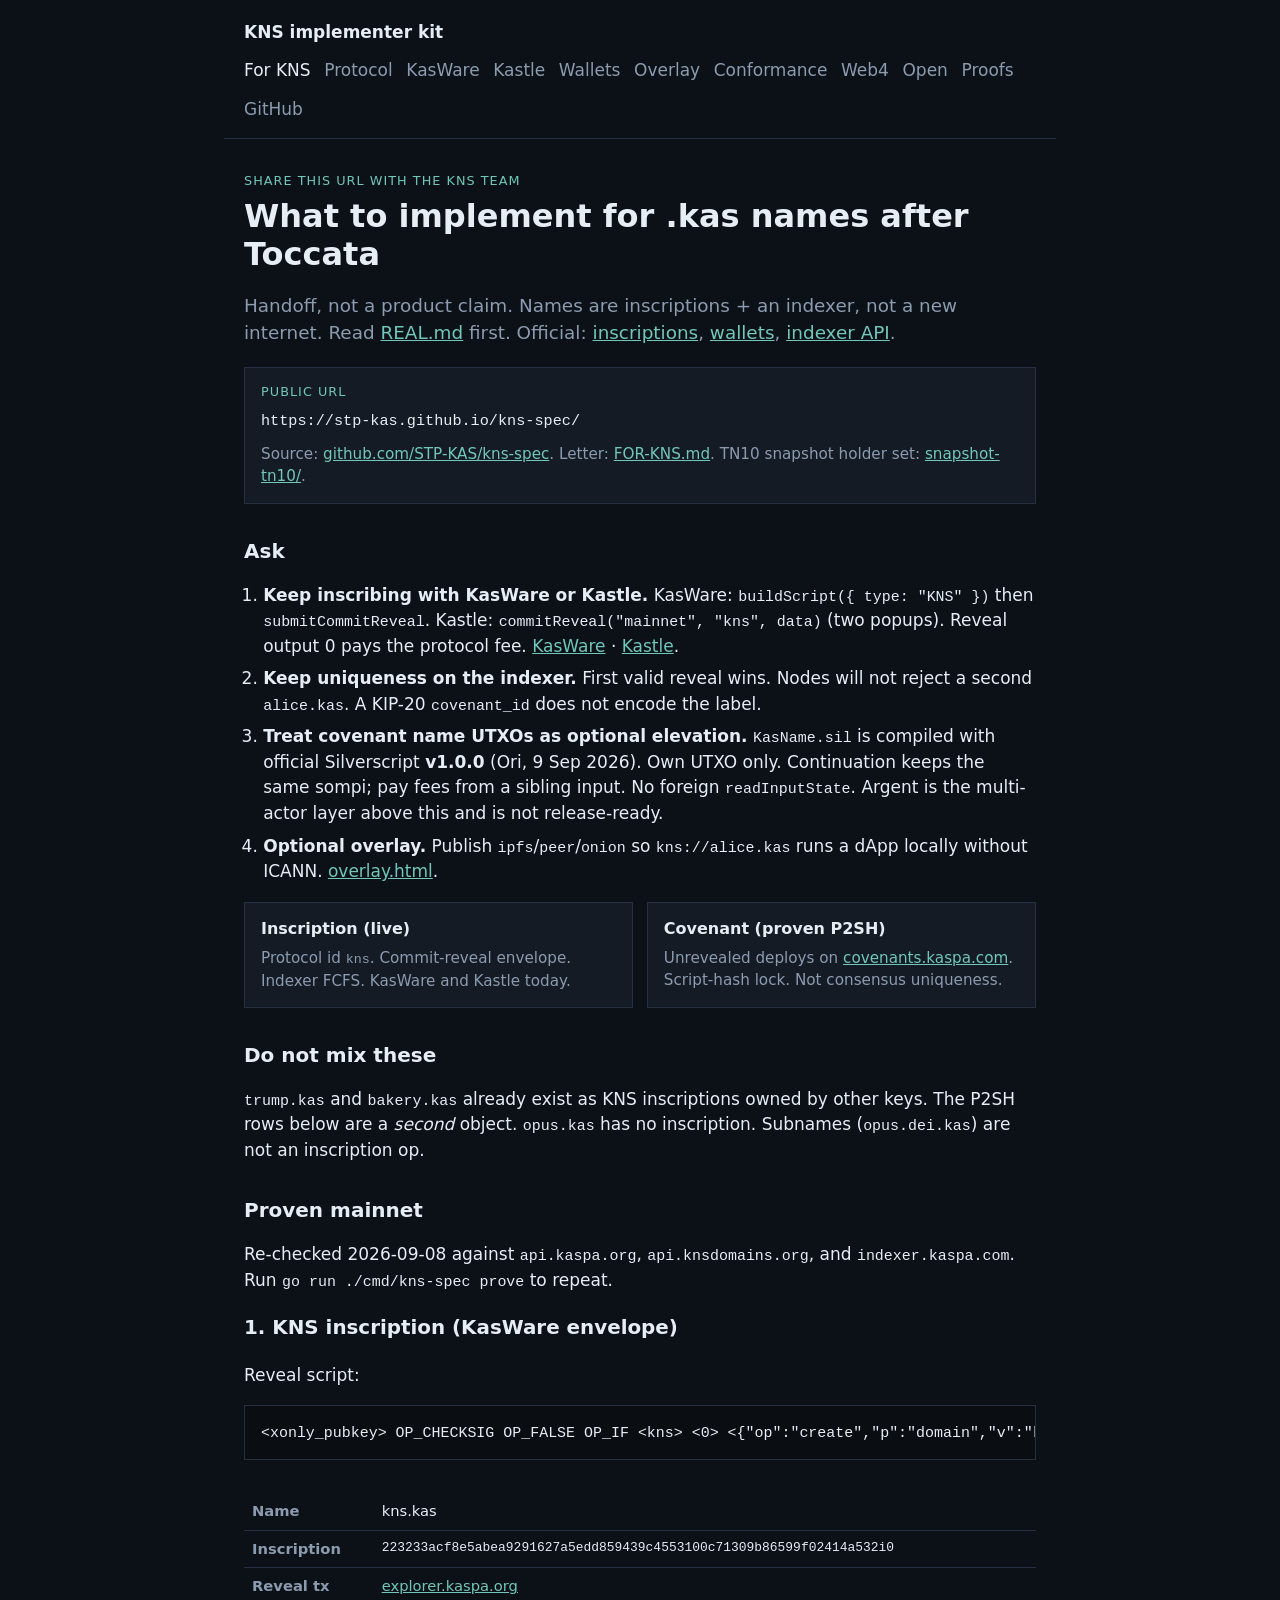
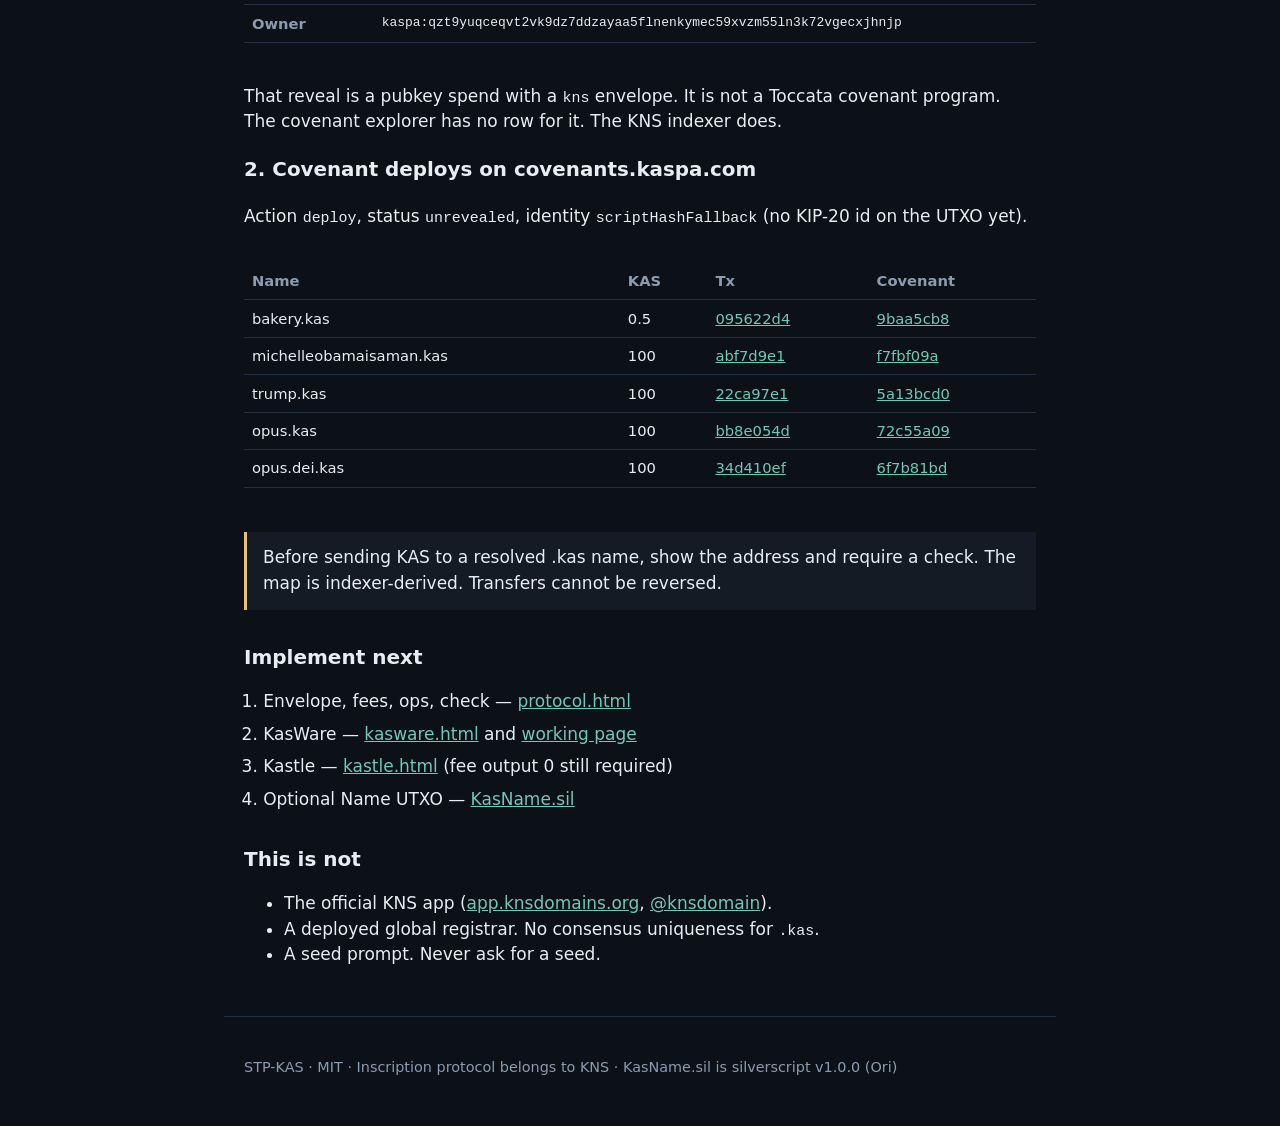
==== commit d673b1bc: "snapshot-tn10: KNS TN10 snapshot test holder set (25,700 kaspatest addresses + names as of 24 Sep 20" ====
--- a/docs/index.html
+++ b/docs/index.html
@@ -32,7 +32,7 @@
   <div class="share">
     <div class="kicker" style="margin:0 0 0.35rem">Public URL</div>
     <code>https://stp-kas.github.io/kns-spec/</code>
-    <p style="margin:0.6rem 0 0;color:var(--muted);font-size:0.95rem">Source: <a href="https://github.com/STP-KAS/kns-spec">github.com/STP-KAS/kns-spec</a>. Letter: <a href="https://github.com/STP-KAS/kns-spec/blob/main/FOR-KNS.md">FOR-KNS.md</a>.</p>
+    <p style="margin:0.6rem 0 0;color:var(--muted);font-size:0.95rem">Source: <a href="https://github.com/STP-KAS/kns-spec">github.com/STP-KAS/kns-spec</a>. Letter: <a href="https://github.com/STP-KAS/kns-spec/blob/main/FOR-KNS.md">FOR-KNS.md</a>. TN10 snapshot holder set: <a href="https://github.com/STP-KAS/kns-spec/tree/main/snapshot-tn10">snapshot-tn10/</a>.</p>
   </div>
 
   <h2>Ask</h2>
